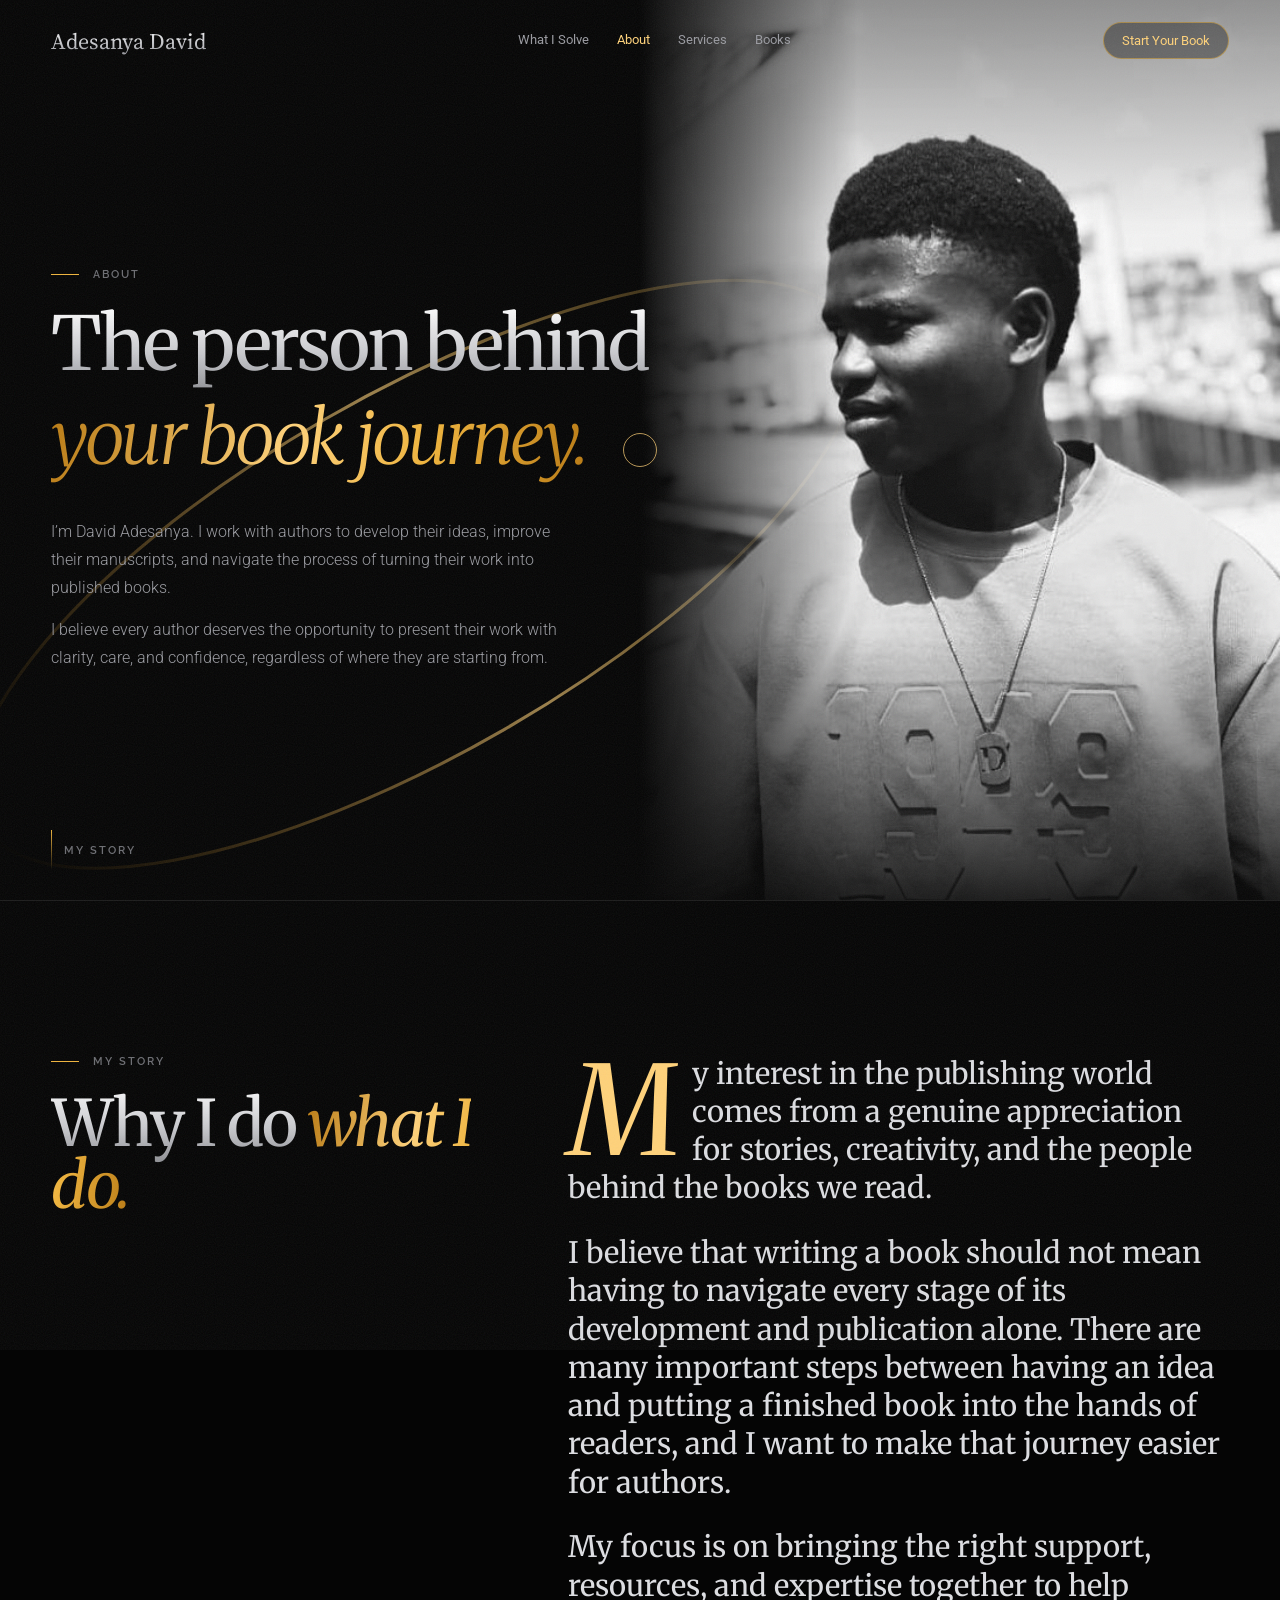
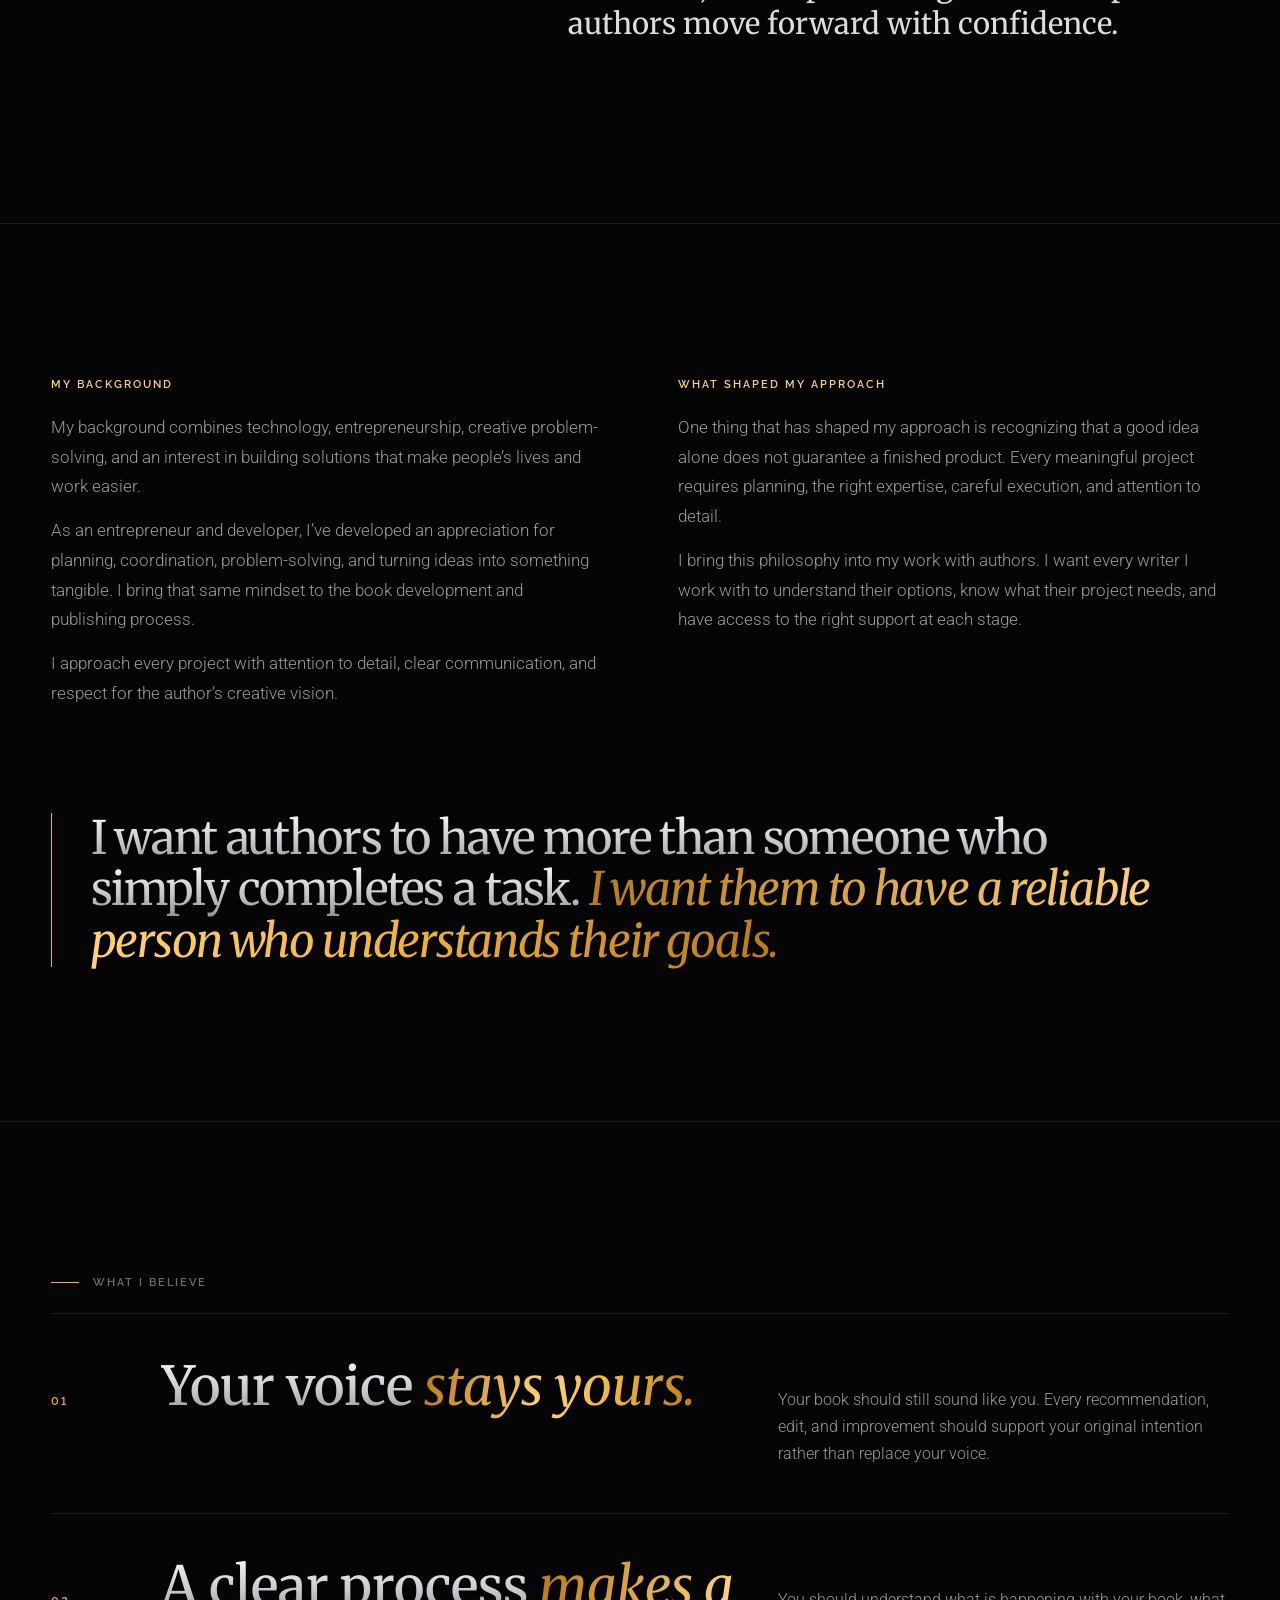
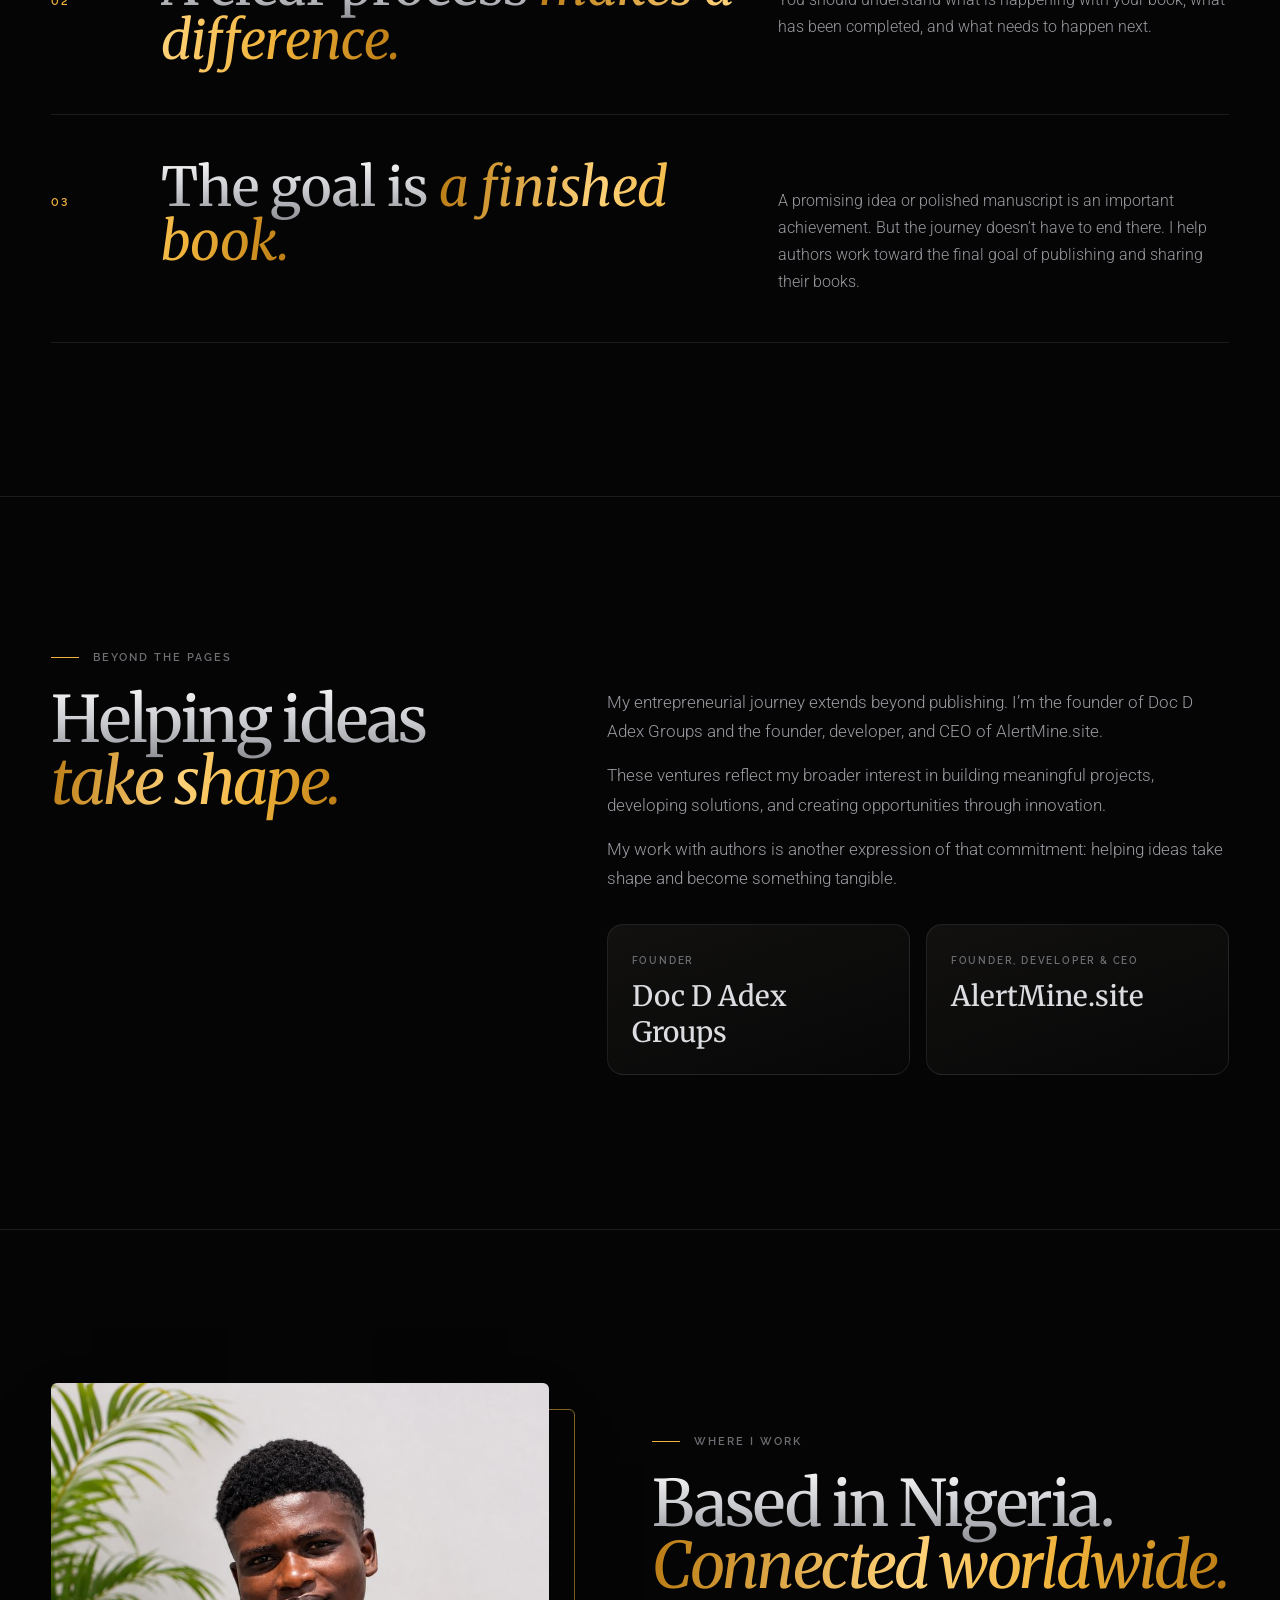
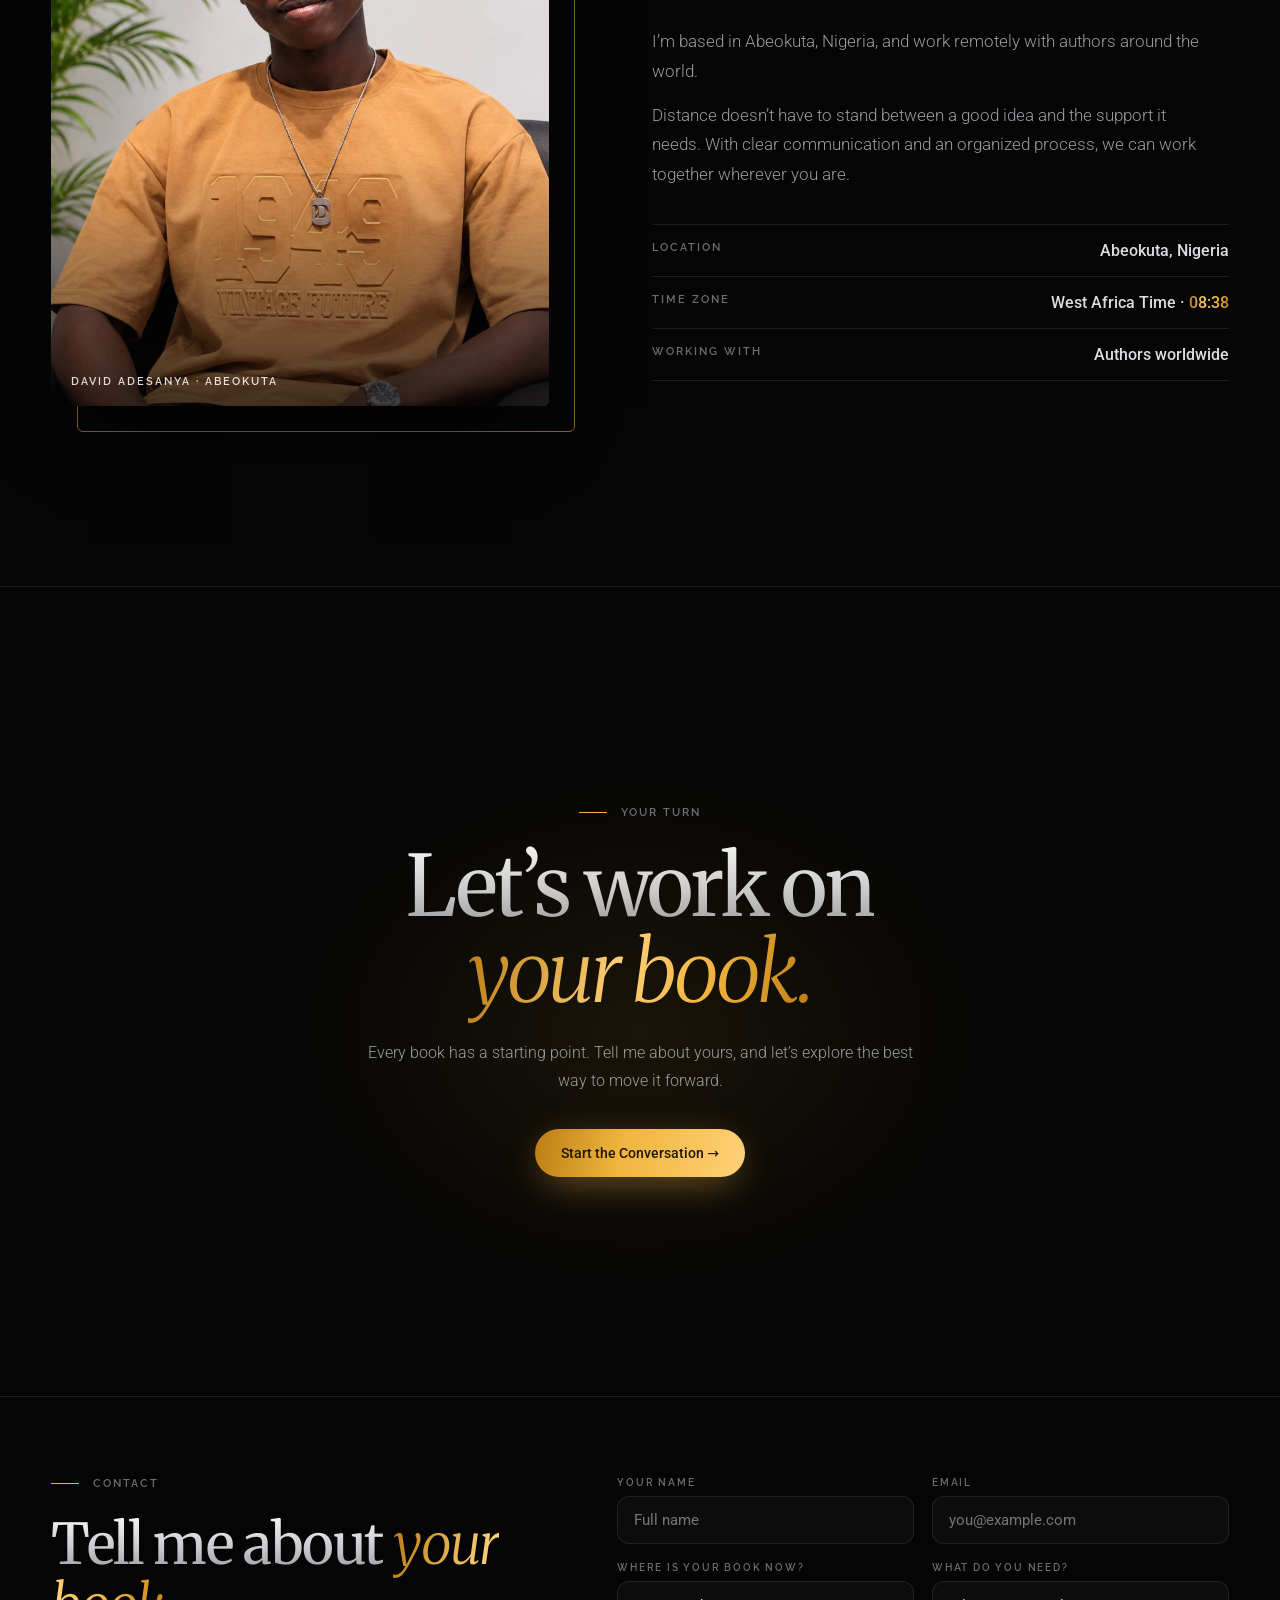
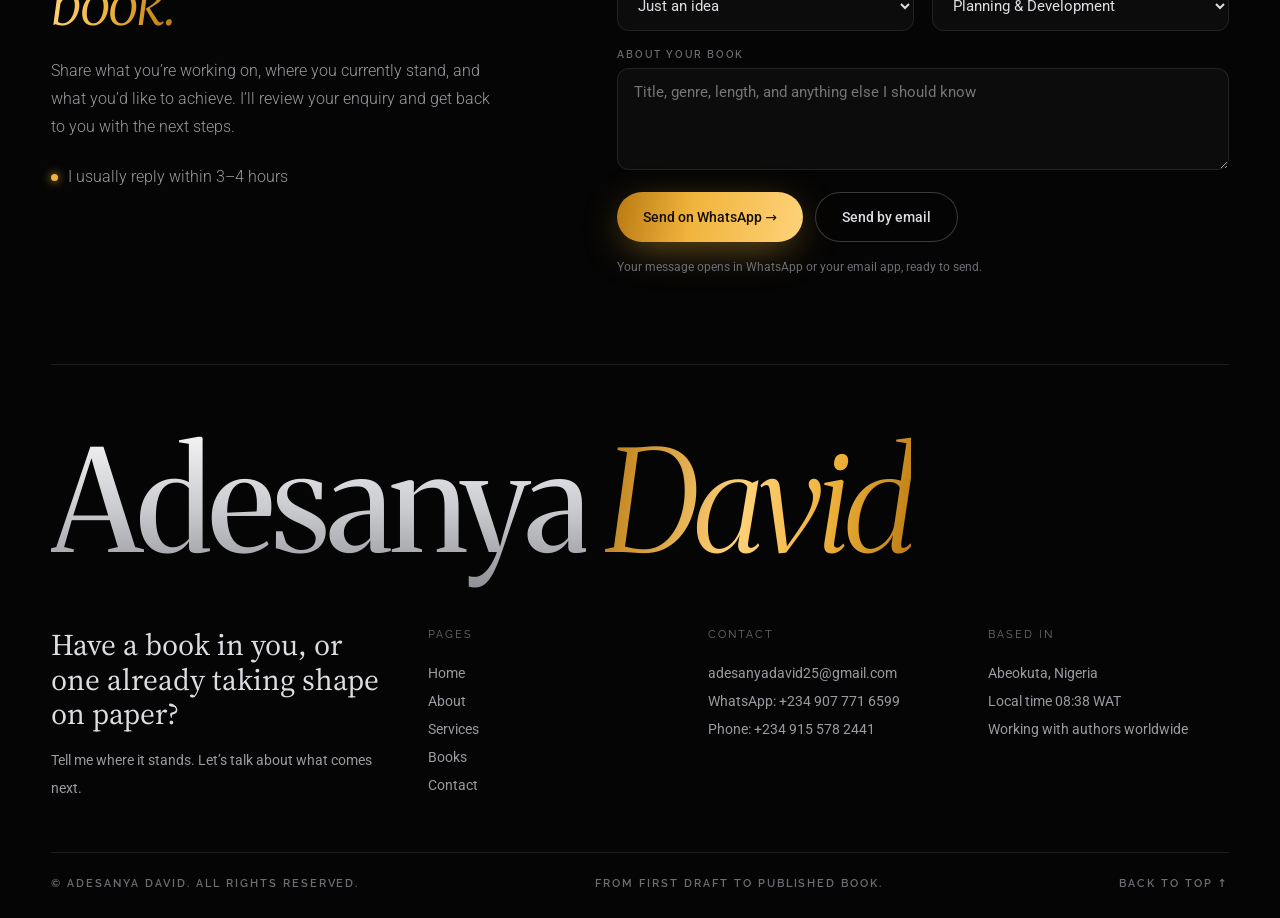
==== about.html @ 2723fbc6 "Add files via upload" ====
<!DOCTYPE html>
<html lang="en"><head><meta charset="utf-8"><meta name="viewport" content="width=device-width, initial-scale=1">
<title>About · Adesanya David</title>
<link rel="preconnect" href="https://fonts.googleapis.com">
<link href="https://fonts.googleapis.com/css2?family=Merriweather:ital,wght@0,300;0,400;0,700;1,300;1,400&family=Source+Serif+4:ital,opsz,wght@0,8..60,400;0,8..60,500;0,8..60,600;1,8..60,400;1,8..60,500&family=Roboto:wght@300;400;500&family=Raleway:wght@500;600&display=swap" rel="stylesheet">
<link rel="stylesheet" href="css/site.css"><style>
.phero .photo{filter:grayscale(1)}
.ph2{font-family:var(--serif);font-weight:500;font-size:clamp(40px,5vw,80px);line-height:.98}
.ph2 em{font-weight:400}
.st-grid{display:grid;grid-template-columns:1fr 1.5fr;gap:clamp(30px,6vw,100px)}
.st-text p{font-family:var(--serif);font-size:clamp(24px,2.3vw,36px);line-height:1.3;color:var(--silver)}
.st-text p{margin-bottom:.9em}
.two{display:grid;grid-template-columns:1fr 1fr;gap:clamp(30px,6vw,100px)}
.two .kk{display:block;color:var(--gold2);margin-bottom:22px}
.two p{color:var(--dim);font-size:17px;line-height:1.75;font-weight:300;margin-bottom:14px}
.pull{margin-top:90px;font-family:var(--serif);font-size:clamp(30px,3.6vw,56px);line-height:1.12;max-width:1100px;border-left:1px solid var(--gold);padding-left:clamp(20px,3vw,44px)}
.pull em{font-weight:400}
.by-grid{display:grid;grid-template-columns:1fr 1.3fr;gap:clamp(30px,6vw,100px)}
.by-p{color:var(--dim);font-size:17px;line-height:1.75;font-weight:300;margin-bottom:14px;max-width:620px}
.ventures{display:grid;grid-template-columns:1fr 1fr;gap:16px;margin-top:30px}
.ventures div{border:1px solid var(--line);border-radius:16px;padding:24px;background:linear-gradient(160deg,#121110,#070707)}
.ventures .mono{color:var(--mute);font-size:10px}
.ventures b{display:block;font-family:var(--serif);font-weight:500;font-size:28px;margin-top:10px}
@media (max-width:900px){.two,.by-grid,.ventures{grid-template-columns:1fr}}
.story-ph{border:1px dashed rgba(240,180,60,.4);border-radius:14px;padding:26px;margin-bottom:40px}
.story-ph p{font-family:var(--sans);font-size:15px;line-height:1.7;color:var(--dim);margin-top:14px}
.story-ph .draft{margin-left:0}
.dropcap::first-letter{float:left;font-size:4.2em;line-height:.8;padding:.06em .1em 0 0;color:var(--gold2);font-style:italic}
.val{display:grid;grid-template-columns:80px 1.3fr 1fr;align-items:baseline;gap:30px;padding:46px 0;border-top:1px solid var(--line);transition:padding .5s}
.val:last-child{border-bottom:1px solid var(--line)}
.val:hover{padding-left:24px}
.val .mono{color:var(--gold)}
.val h3{font-family:var(--serif);font-weight:500;font-size:clamp(32px,4.2vw,66px);line-height:1}
.val h3 em{font-weight:400}
.val p{color:var(--dim);line-height:1.7;font-weight:300}
.where-grid{display:grid;grid-template-columns:1fr 1.1fr;gap:clamp(30px,6vw,100px);align-items:center}
.where-ph{position:relative;aspect-ratio:4/5;margin:0 26px 26px 0}
.wp-frame{position:absolute;inset:26px -26px -26px 26px;border:1px solid rgba(240,180,60,.55);border-radius:6px;transition:transform .8s cubic-bezier(.2,.8,.2,1)}
.wp-img{position:absolute;inset:0;overflow:hidden;border-radius:6px;box-shadow:0 40px 90px -40px rgba(0,0,0,.9)}
.wp-img img{width:100%;height:100%;object-fit:cover;object-position:50% 22%;transform:scale(1.04);transition:transform 1.4s cubic-bezier(.2,.8,.2,1)}
.wp-img::after{content:"";position:absolute;inset:0;background:linear-gradient(180deg,transparent 60%,rgba(5,5,5,.75))}
.where-ph:hover .wp-img img{transform:scale(1)}
.where-ph:hover .wp-frame{transform:translate(-10px,-10px)}
.wp-tag{position:absolute;left:20px;bottom:18px;z-index:2;color:rgba(255,255,255,.85)}
.where-p{color:var(--dim);font-size:17px;line-height:1.75;font-weight:300;max-width:560px;margin-bottom:14px}
.facts{margin-top:34px;border-top:1px solid var(--line)}
.facts div{display:flex;justify-content:space-between;gap:20px;padding:16px 0;border-bottom:1px solid var(--line)}
.facts .mono{color:var(--mute)}.facts b{font-weight:500}
.end-p{color:var(--dim);max-width:560px;line-height:1.75;font-weight:300;margin:-10px auto 34px}
@media (max-width:900px){.st-grid,.where-grid{grid-template-columns:1fr}.val{grid-template-columns:1fr;gap:10px}}
</style>
</head><body id="top">
<header class="nav">
  <a class="brand silver" href="index.html" data-label="Home">Adesanya David</a>
  <nav class="nl"><a href="index.html#handover" class=""><span data-t="What I Solve">What I Solve</span></a><a href="about.html" class="here"><span data-t="About">About</span></a><a href="services.html" class=""><span data-t="Services">Services</span></a><a href="books.html" class=""><span data-t="Books">Books</span></a></nav>
  <a class="ncta" href="#start">Start Your Book</a>
  <button class="burger" type="button">Menu</button>
</header>
<div class="mmenu"><a href="index.html">Home<span>00</span></a><a href="index.html#handover">What I Solve<span>01</span></a><a href="about.html">About<span>02</span></a><a href="services.html">Services<span>03</span></a><a href="books.html">Books<span>04</span></a><a href="#contact">Contact<span>05</span></a></div>
<main>

<section class="phero">
  <div class="orbit"><svg viewBox="0 0 400 300" aria-hidden="true"><ellipse cx="200" cy="150" rx="195" ry="70" fill="none" stroke="url(#og)" stroke-width="1.2" transform="rotate(-16 200 150)"/><defs><linearGradient id="og" x1="0" x2="1"><stop offset="0" stop-color="#b97a12" stop-opacity="0"/><stop offset=".55" stop-color="#ffd27a"/><stop offset="1" stop-color="#f0b43c" stop-opacity=".1"/></linearGradient></defs></svg></div>
  <div class="photo"><img src="img/david-bw.jpg" alt="David Adesanya"></div>
  <div class="copy">
    <p class="eyebrow mono rv">About</p>
    <h1 class="split"><span class="ln"><span class="silver">The person behind</span></span><span class="ln"><span><em class="gold">your book journey.</em></span></span></h1>
    <p class="lead rv">I’m David Adesanya. I work with authors to develop their ideas, improve their manuscripts, and navigate the process of turning their work into published books.</p>
    <p class="lead rv" style="margin-top:14px">I believe every author deserves the opportunity to present their work with clarity, care, and confidence, regardless of where they are starting from.</p>
  </div>
  <span class="scrollcue mono"><i></i>My story</span>
</section>

<section class="blk story">
  <div class="st-grid">
    <div class="st-side"><p class="eyebrow mono rv">My story</p><h2 class="ph2 rv"><span class="silver">Why I do</span> <em class="gold">what I do.</em></h2></div>
    <div class="st-text">
      <p class="dropcap rv">My interest in the publishing world comes from a genuine appreciation for stories, creativity, and the people behind the books we read.</p>
      <p class="rv">I believe that writing a book should not mean having to navigate every stage of its development and publication alone. There are many important steps between having an idea and putting a finished book into the hands of readers, and I want to make that journey easier for authors.</p>
      <p class="rv">My focus is on bringing the right support, resources, and expertise together to help authors move forward with confidence.</p>
    </div>
  </div>
</section>

<section class="blk bg2">
  <div class="two">
    <div class="rv"><span class="mono kk">My background</span><p>My background combines technology, entrepreneurship, creative problem-solving, and an interest in building solutions that make people’s lives and work easier.</p><p>As an entrepreneur and developer, I’ve developed an appreciation for planning, coordination, problem-solving, and turning ideas into something tangible. I bring that same mindset to the book development and publishing process.</p><p>I approach every project with attention to detail, clear communication, and respect for the author’s creative vision.</p></div>
    <div class="rv"><span class="mono kk">What shaped my approach</span><p>One thing that has shaped my approach is recognizing that a good idea alone does not guarantee a finished product. Every meaningful project requires planning, the right expertise, careful execution, and attention to detail.</p><p>I bring this philosophy into my work with authors. I want every writer I work with to understand their options, know what their project needs, and have access to the right support at each stage.</p></div>
  </div>
  <blockquote class="pull rv"><span class="silver">I want authors to have more than someone who simply completes a task.</span> <em class="gold">I want them to have a reliable person who understands their goals.</em></blockquote>
</section>

<section class="blk vals">
  <p class="eyebrow mono rv">What I believe</p>
  <div class="val rv"><span class="mono">01</span><h3><span class="silver">Your voice</span> <em class="gold">stays yours.</em></h3><p>Your book should still sound like you. Every recommendation, edit, and improvement should support your original intention rather than replace your voice.</p></div>
  <div class="val rv"><span class="mono">02</span><h3><span class="silver">A clear process</span> <em class="gold">makes a difference.</em></h3><p>You should understand what is happening with your book, what has been completed, and what needs to happen next.</p></div>
  <div class="val rv"><span class="mono">03</span><h3><span class="silver">The goal is</span> <em class="gold">a finished book.</em></h3><p>A promising idea or polished manuscript is an important achievement. But the journey doesn’t have to end there. I help authors work toward the final goal of publishing and sharing their books.</p></div>
</section>

<section class="blk beyond">
  <p class="eyebrow mono rv">Beyond the pages</p>
  <div class="by-grid">
    <h2 class="ph2 rv"><span class="silver">Helping ideas</span> <em class="gold">take shape.</em></h2>
    <div>
      <p class="by-p rv">My entrepreneurial journey extends beyond publishing. I’m the founder of Doc D Adex Groups and the founder, developer, and CEO of AlertMine.site.</p>
      <p class="by-p rv">These ventures reflect my broader interest in building meaningful projects, developing solutions, and creating opportunities through innovation.</p>
      <p class="by-p rv">My work with authors is another expression of that commitment: helping ideas take shape and become something tangible.</p>
      <div class="ventures rv"><div><span class="mono">Founder</span><b>Doc D Adex Groups</b></div><div><span class="mono">Founder, Developer &amp; CEO</span><b>AlertMine.site</b></div></div>
    </div>
  </div>
</section>

<section class="blk where">
  <div class="where-grid">
    <div class="where-ph rv"><div class="wp-frame"></div><div class="wp-img"><img src="img/david-portrait.jpg" alt="David Adesanya"></div><span class="wp-tag mono">David Adesanya · Abeokuta</span></div>
    <div>
      <p class="eyebrow mono rv">Where I work</p>
      <h2 class="ph2 rv" style="margin-bottom:30px"><span class="silver">Based in Nigeria.</span> <em class="gold">Connected worldwide.</em></h2>
      <p class="where-p rv">I’m based in Abeokuta, Nigeria, and work remotely with authors around the world.</p>
      <p class="where-p rv">Distance doesn’t have to stand between a good idea and the support it needs. With clear communication and an organized process, we can work together wherever you are.</p>
      <div class="facts rv">
        <div><span class="mono">Location</span><b>Abeokuta, Nigeria</b></div>
        <div><span class="mono">Time zone</span><b>West Africa Time · <span class="gold" data-clock>--:--</span></b></div>
        <div><span class="mono">Working with</span><b>Authors worldwide</b></div>
      </div>
    </div>
  </div>
</section>
<section class="end" id="start">
  <p class="eyebrow mono rv">Your Turn</p>
  <h3 class="rv"><span class="silver">Let’s work on</span><br><em class="gold">your book.</em></h3>
  <p class="end-p rv">Every book has a starting point. Tell me about yours, and let’s explore the best way to move it forward.</p>
  <a class="btn rv" href="#contact">Start the Conversation →</a>
</section>
</main>
<footer class="foot" id="contact">
  <div class="cform-wrap">
    <div class="cform-l">
      <p class="eyebrow mono rv">Contact</p>
      <h3 class="cform-h rv"><span class="silver">Tell me about</span> <em class="gold">your book.</em></h3>
      <p class="rv">Share what you’re working on, where you currently stand, and what you’d like to achieve. I’ll review your enquiry and get back to you with the next steps.</p>
      <p class="reply rv"><span class="dot-live"></span>I usually reply within 3–4 hours</p>
    </div>
    <form class="cform rv" id="cform" onsubmit="return false">
      <label><span class="mono">Your name</span><input name="name" required placeholder="Full name"></label>
      <label><span class="mono">Email</span><input name="email" type="email" placeholder="you@example.com"></label>
      <label><span class="mono">Where is your book now?</span><select name="stage"><option>Just an idea</option><option>Notes or an outline</option><option>Unfinished manuscript</option><option>Finished draft</option><option>Ready to publish</option></select></label>
      <label><span class="mono">What do you need?</span><select name="need"><option>Planning & Development</option><option>Editing & Review</option><option>Cover Design & Illustration</option><option>Formatting & Production</option><option>Publishing & Distribution</option><option>Branding, Marketing & Launch</option><option>Not sure yet</option></select></label>
      <label class="full"><span class="mono">About your book</span><textarea name="msg" rows="4" placeholder="Title, genre, length, and anything else I should know"></textarea></label>
      <div class="full cform-send"><a class="btn" id="sendWa" href="https://wa.me/2349077716599" target="_blank" rel="noopener">Send on WhatsApp →</a><a class="btn btn-o" id="sendEm" href="mailto:adesanyadavid25@gmail.com" target="_blank" rel="noopener">Send by email</a></div>
      <p class="full cform-note">Your message opens in WhatsApp or your email app, ready to send.</p>
    </form>
  </div>
  <div class="foot-word rv"><span class="silver">Adesanya</span> <em class="gold">David</em></div>
  <div class="foot-grid">
    <div><p class="big">Have a book in you, or one already taking shape on paper?</p><p style="margin-top:14px">Tell me where it stands. Let’s talk about what comes next.</p></div>
    <div><h6>Pages</h6><a href="index.html">Home</a><a href="about.html">About</a><a href="services.html">Services</a><a href="books.html">Books</a><a href="#contact">Contact</a></div>
    <div><h6>Contact</h6><a href="mailto:adesanyadavid25@gmail.com" target="_blank" rel="noopener">adesanyadavid25@gmail.com</a><a href="https://wa.me/2349077716599" target="_blank" rel="noopener">WhatsApp: +234 907 771 6599</a><a href="tel:+2349155782441">Phone: +234 915 578 2441</a></div>
    <div><h6>Based in</h6><p>Abeokuta, Nigeria</p><p>Local time <span data-clock>--:--</span> WAT</p><p>Working with authors worldwide</p></div>
  </div>
  <div class="foot-bot mono"><span>© Adesanya David. All rights reserved.</span><span>From First Draft to Published Book.</span><a href="#top">Back to top ↑</a></div>
</footer>
<script src="js/site.js"></script>
</body></html>
---- css/site.css ----
/* ===== Adesanya David — shared styles ===== */
:root{--ink:#050505;--ink2:#0b0a09;--line:rgba(255,255,255,.09);--silver:#dcdde1;--dim:#9a9ba1;--mute:#6d6e73;--gold:#f0b43c;--gold2:#ffd27a;--goldd:#b97a12;
--serif:"Cormorant Garamond",Georgia,serif;--sans:"Manrope",system-ui,sans-serif;--mono:"JetBrains Mono",ui-monospace,monospace;--pad:clamp(18px,4vw,64px)}
*{box-sizing:border-box;margin:0;padding:0}
html,body{background:var(--ink);color:var(--silver);font-family:var(--sans);-webkit-font-smoothing:antialiased}
body{overflow-x:hidden}
a{color:inherit;text-decoration:none}
img{display:block}
.mono{font-family:var(--mono);font-size:11px;letter-spacing:.14em;text-transform:uppercase}
.gold{background:linear-gradient(100deg,var(--goldd),var(--gold2) 45%,var(--gold) 70%,var(--goldd));-webkit-background-clip:text;background-clip:text;color:transparent}
.silver{background:linear-gradient(180deg,#fff,#c9cace 55%,#8e8f94);-webkit-background-clip:text;background-clip:text;color:transparent}
.serif{font-family:var(--serif)}
em{font-style:italic}

.grain{position:fixed;inset:-50%;z-index:90;pointer-events:none;opacity:.07;background-image:url("data:image/svg+xml,%3Csvg xmlns='http://www.w3.org/2000/svg' width='160' height='160'%3E%3Cfilter id='n'%3E%3CfeTurbulence type='fractalNoise' baseFrequency='.9' numOctaves='2' stitchTiles='stitch'/%3E%3C/filter%3E%3Crect width='100%25' height='100%25' filter='url(%23n)'/%3E%3C/svg%3E");animation:grain 1s steps(6) infinite}
@keyframes grain{0%{transform:translate(0,0)}20%{transform:translate(-3%,2%)}40%{transform:translate(2%,-3%)}60%{transform:translate(-2%,-1%)}80%{transform:translate(3%,3%)}100%{transform:translate(0,0)}}
.cur{position:fixed;left:0;top:0;z-index:100;pointer-events:none;width:34px;height:34px;margin:-17px 0 0 -17px;border:1px solid rgba(255,210,122,.7);border-radius:50%;transition:width .3s,height .3s,margin .3s,background .3s;display:grid;place-items:center}
.cur span{font-family:var(--mono);font-size:9px;letter-spacing:.15em;color:#130c02;opacity:0;transition:.2s}
.cur.big{width:74px;height:74px;margin:-37px 0 0 -37px;background:var(--gold2)}
.cur.big span{opacity:1}
@media (hover:none){.cur{display:none}}

/* page curtain: a gold line sweeps across between pages */
.curtain{position:fixed;inset:0;z-index:95;pointer-events:none;display:grid;place-items:center}
.curtain .cv{position:absolute;inset:0;background:#070707;transform-origin:top;transition:transform .8s cubic-bezier(.7,0,.2,1)}
.curtain .cl{position:absolute;left:0;right:0;top:50%;height:1px;background:linear-gradient(90deg,transparent,var(--gold2),transparent);transform:scaleX(0);transition:transform .7s cubic-bezier(.7,0,.2,1)}
.curtain .cw{position:relative;font-family:var(--serif);font-style:italic;font-size:clamp(28px,4vw,54px);opacity:0;transition:opacity .4s}
.curtain.hide .cv{transform:scaleY(0)}
.curtain.hide .cw{opacity:0}
.curtain.go .cv{transform:scaleY(1);transform-origin:bottom}
.curtain.go .cl{transform:scaleX(1)}
.curtain.go .cw{opacity:1}

/* nav */
.nav{position:fixed;inset:0 0 auto;z-index:60;display:flex;justify-content:space-between;align-items:center;padding:22px var(--pad);transition:background .5s,padding .5s}
.nav.solid{background:linear-gradient(rgba(5,5,5,.85),rgba(5,5,5,0));padding-top:16px}
.brand{font-family:var(--serif);font-size:22px;transition:opacity .6s}
.nl{display:flex;gap:28px;font-size:13px;color:var(--dim)}
.nl a{position:relative;overflow:hidden;display:inline-block;height:1.3em}
.nl a span{display:block;transition:transform .45s cubic-bezier(.7,0,.2,1)}
.nl a span::after{content:attr(data-t);display:block;color:var(--gold2)}
.nl a:hover span{transform:translateY(-50%)}
.nl a.here{color:var(--gold2)}
.ncta{font-size:13px;padding:10px 18px;border-radius:999px;border:1px solid rgba(240,180,60,.5);color:var(--gold2);transition:.3s,opacity .6s;background:rgba(5,5,5,.4);backdrop-filter:blur(6px)}
.ncta:hover{background:var(--gold);color:#130c02}
body.diving .brand,body.diving .ncta{opacity:0;pointer-events:none}
.burger{display:none;background:none;border:1px solid var(--line);color:var(--silver);border-radius:999px;padding:9px 16px;font:500 12px var(--sans)}
.mmenu{position:fixed;inset:0;z-index:58;background:rgba(5,5,5,.97);display:flex;flex-direction:column;justify-content:center;padding:0 var(--pad);gap:6px;opacity:0;pointer-events:none;transition:opacity .4s}
.mmenu.open{opacity:1;pointer-events:auto}
.mmenu a{font-family:var(--serif);font-size:44px;display:flex;justify-content:space-between;align-items:baseline;border-bottom:1px solid var(--line);padding:10px 0}
.mmenu a span{font-family:var(--mono);font-size:11px;color:var(--gold)}

.btn{display:inline-flex;align-items:center;gap:10px;padding:16px 26px;border-radius:999px;font-size:14px;font-weight:500;background:linear-gradient(100deg,var(--goldd),var(--gold) 40%,var(--gold2));color:#140d02;box-shadow:0 10px 40px -10px rgba(240,180,60,.6);transition:.35s;border:0;cursor:pointer;font-family:var(--sans)}
.btn:hover{transform:translateY(-2px)}
.btn-o{background:rgba(5,5,5,.35);border:1px solid rgba(255,255,255,.22);color:var(--silver);box-shadow:none;backdrop-filter:blur(6px)}
.link{display:inline-flex;align-items:center;gap:12px;font-size:14px;color:var(--gold2);position:relative;padding-bottom:6px}
.link::after{content:"";position:absolute;left:0;right:0;bottom:0;height:1px;background:currentColor;transform-origin:left;transition:transform .5s cubic-bezier(.7,0,.2,1)}
.link:hover::after{transform:scaleX(.3)}
.eyebrow{color:var(--mute);margin-bottom:24px;display:flex;gap:14px;align-items:center}
.eyebrow::before{content:"";width:28px;height:1px;background:var(--gold)}
.rv{opacity:0;transform:translateY(40px);transition:opacity 1s,transform 1s cubic-bezier(.2,.7,.2,1)}
.rv.in{opacity:1;transform:none}
.split .ln{display:block;overflow:hidden;padding-bottom:.28em;margin-bottom:-.2em}
.split .ln>span{display:inline-block;padding-bottom:.14em;transform:translateY(110%);transition:transform 1.1s cubic-bezier(.2,.8,.2,1)}
.split.in .ln>span{transform:none}
.split .ln:nth-child(2)>span{transition-delay:.08s}.split .ln:nth-child(3)>span{transition-delay:.16s}.split .ln:nth-child(4)>span{transition-delay:.24s}

/* the closing call to action (shared) */
.end{position:relative;text-align:center;min-height:90vh;display:flex;flex-direction:column;justify-content:center;align-items:center;padding:120px var(--pad);border-top:1px solid var(--line);overflow:hidden}
.end::before{content:"";position:absolute;inset:0;background:radial-gradient(40vw 30vw at 50% 55%,rgba(240,180,60,.09),transparent 70%);pointer-events:none}
.end h3{font-family:var(--serif);font-weight:500;font-size:clamp(46px,8vw,128px);line-height:.95;margin-bottom:34px}
.end .eyebrow{justify-content:center}

/* footer */
.foot{position:relative;padding:80px var(--pad) 28px;border-top:1px solid var(--line);overflow:hidden}
.foot-word{font-family:var(--serif);font-weight:500;font-size:clamp(56px,13.5vw,230px);line-height:.85;letter-spacing:-.02em;white-space:nowrap;margin-bottom:60px}
.foot-word em{font-weight:400}
.foot-grid{display:grid;grid-template-columns:1.4fr 1fr 1fr 1fr;gap:40px;padding-bottom:50px;border-bottom:1px solid var(--line)}
.foot-grid h6{font-family:var(--mono);font-size:11px;letter-spacing:.18em;text-transform:uppercase;color:var(--mute);font-weight:400;margin-bottom:18px}
.foot-grid a,.foot-grid p{display:block;color:var(--dim);font-size:14px;line-height:2;transition:color .3s}
.foot-grid a:hover{color:var(--gold2)}
.foot-grid .big{font-family:var(--serif);font-size:30px;line-height:1.15;color:var(--silver)}
.foot-bot{display:flex;justify-content:space-between;flex-wrap:wrap;gap:12px;padding-top:24px;color:var(--mute)}
.ph-note{color:var(--mute);font-size:12px}

/* 3D book (used on Home and Books) */
.bk{position:relative;width:190px;height:280px;perspective:1400px;flex:0 0 auto;cursor:pointer}
.bk-in{position:absolute;inset:0;transform-style:preserve-3d;transform:rotateY(-26deg) rotateX(4deg);transition:transform .9s cubic-bezier(.2,.8,.2,1)}
.bk-face{position:absolute;inset:0;border-radius:2px 6px 6px 2px}
.bk-pages{background:repeating-linear-gradient(90deg,#efe7d6 0 2px,#d9cfba 2px 3px);transform:translateZ(-1px) translateX(4px) scale(.98,.97);box-shadow:inset -6px 0 12px rgba(0,0,0,.18)}
.bk-page{background:#f3ecdc;transform:translateZ(.5px);padding:30px 22px;display:flex;flex-direction:column;gap:9px}
.bk-page i{display:block;height:3px;background:#c7bda8;border-radius:2px}
.bk-cover{transform-origin:left center;transform:translateZ(16px);transition:transform 1s cubic-bezier(.2,.8,.2,1);transform-style:preserve-3d;padding:26px 20px;display:flex;flex-direction:column;justify-content:space-between;box-shadow:0 30px 60px -20px rgba(0,0,0,.8);border:1px solid rgba(240,180,60,.25);overflow:hidden}
.bk-cover::before{content:"";position:absolute;left:10px;top:0;bottom:0;width:2px;background:rgba(255,255,255,.08)}
.bk-cover::after{content:"";position:absolute;inset:0;background:linear-gradient(105deg,rgba(255,255,255,.1),transparent 30%,transparent 70%,rgba(0,0,0,.25))}
.bk-cover b{font-family:var(--serif);font-weight:500;font-size:28px;line-height:1;color:#fff;position:relative;z-index:1}
.bk-cover span{font-family:var(--mono);font-size:9px;letter-spacing:.2em;color:rgba(255,255,255,.65);position:relative;z-index:1}
.bk-spine{width:32px;left:-16px;transform:rotateY(-90deg) translateZ(0);transform-origin:center;filter:brightness(.6)}
.bk-shadow{position:absolute;left:8%;right:-6%;bottom:-18px;height:24px;background:radial-gradient(closest-side,rgba(0,0,0,.8),transparent);filter:blur(4px);transition:.9s}
.bk:hover .bk-in,.bk.open .bk-in{transform:rotateY(-6deg) rotateX(2deg) translateZ(60px) translateY(-16px)}
.bk:hover .bk-cover,.bk.open .bk-cover{transform:translateZ(16px) rotateY(-38deg)}
.bk:hover .bk-shadow{transform:scale(.8);opacity:.6}
.bk-tag{position:absolute;top:-12px;right:-10px;z-index:3;font-family:var(--mono);font-size:9px;letter-spacing:.16em;background:var(--ink);border:1px solid rgba(240,180,60,.4);color:var(--gold2);padding:4px 8px;border-radius:99px;transform:translateZ(80px)}
.bk.next .bk-cover{background:transparent!important;border:1px dashed rgba(240,180,60,.6);box-shadow:none;justify-content:center;align-items:center;text-align:center}
.bk.next .bk-cover b{font-style:italic}
.bk.next .bk-spine,.bk.next .bk-pages,.bk.next .bk-page{display:none}

/* inner page hero (split, photo on the right) */
.phero{position:relative;min-height:100vh;display:flex;align-items:center;padding:120px var(--pad) 80px;overflow:hidden}
.phero .photo{position:absolute;top:0;right:0;bottom:0;width:50%}
.phero .photo img{width:100%;height:100%;object-fit:cover;object-position:50% 20%;-webkit-mask-image:linear-gradient(90deg,transparent 0,#000 34%);mask-image:linear-gradient(90deg,transparent 0,#000 34%);transform:scale(1.1);transition:transform 2.2s cubic-bezier(.2,.7,.2,1)}
.phero.in .photo img{transform:scale(1)}
.phero .photo::after{content:"";position:absolute;inset:0;background:linear-gradient(180deg,rgba(5,5,5,.4),transparent 25%,transparent 70%,rgba(5,5,5,.9))}
.phero .copy{position:relative;z-index:2;max-width:min(680px,56%)}
.phero h1{font-family:var(--serif);font-weight:500;font-size:clamp(46px,7vw,112px);line-height:.92;letter-spacing:-.015em;margin-bottom:26px}
.phero h1 em{font-weight:400}
.phero .lead{max-width:520px;color:var(--dim);font-size:16px;line-height:1.75;font-weight:300}
.phero .orbit{position:absolute;left:-10vw;top:50%;width:80vw;height:40vw;transform:translateY(-50%) rotate(-14deg);pointer-events:none;opacity:.6}
.phero .orbit ellipse{stroke-dasharray:3000;stroke-dashoffset:3000;transition:stroke-dashoffset 3s cubic-bezier(.6,0,.2,1) .3s}
.phero.in .orbit ellipse{stroke-dashoffset:0}
.scrollcue{position:absolute;left:var(--pad);bottom:30px;color:var(--mute);display:flex;align-items:center;gap:12px}
.scrollcue i{width:1px;height:40px;background:linear-gradient(var(--gold),transparent);animation:drip 2.2s infinite}
@keyframes drip{0%{transform:scaleY(0);transform-origin:top}50%{transform:scaleY(1);transform-origin:top}51%{transform-origin:bottom}100%{transform:scaleY(0);transform-origin:bottom}}

section.blk{position:relative;padding:clamp(90px,12vw,170px) var(--pad);border-top:1px solid var(--line)}
.draft{display:inline-block;margin-left:10px;color:var(--gold);border:1px dashed rgba(240,180,60,.45);padding:3px 8px;border-radius:6px;font-family:var(--mono);font-size:9px;letter-spacing:.14em;text-transform:uppercase;vertical-align:middle}

@media (max-width:900px){
  .nl,.ncta{display:none}.burger{display:inline-block}
  .foot-grid{grid-template-columns:1fr 1fr}
  .phero .photo{width:100%;opacity:.45}
  .phero .photo img{-webkit-mask-image:linear-gradient(180deg,#000 30%,transparent 95%);mask-image:linear-gradient(180deg,#000 30%,transparent 95%)}
  .phero .copy{max-width:100%;margin-top:auto}
  .phero{align-items:flex-end}
}
.foot-grid .reply{display:flex;align-items:center;gap:10px;color:var(--gold2);margin-top:6px}
.dot-live{width:7px;height:7px;border-radius:50%;background:var(--gold);box-shadow:0 0 10px var(--gold);animation:pulse 2.4s infinite;flex:0 0 auto}
@keyframes pulse{50%{opacity:.35}}
.foot-grid a{word-break:break-word}
/* contact form */
.cform-wrap{display:grid;grid-template-columns:1fr 1.25fr;gap:clamp(30px,6vw,100px);padding-bottom:90px;margin-bottom:70px;border-bottom:1px solid var(--line)}
.cform-h{font-family:var(--serif);font-weight:500;font-size:clamp(40px,5vw,80px);line-height:.98;margin-bottom:22px}
.cform-h em{font-weight:400}
.cform-l>p:not(.eyebrow){color:var(--dim);line-height:1.75;font-weight:300;max-width:440px}
.cform-l .reply{display:flex;align-items:center;gap:10px;color:var(--gold2);margin-top:22px;font-weight:400}
.cform{display:grid;grid-template-columns:1fr 1fr;gap:18px}
.cform .full{grid-column:1/-1}
.cform label{display:flex;flex-direction:column;gap:8px}
.cform label .mono{color:var(--mute);font-size:10px}
.cform input,.cform select,.cform textarea{background:rgba(255,255,255,.03);border:1px solid var(--line);border-radius:12px;padding:14px 16px;color:var(--silver);font:400 15px var(--sans);outline:none;transition:border-color .3s}
.cform select option{background:#0b0a09}
.cform input:focus,.cform select:focus,.cform textarea:focus{border-color:rgba(240,180,60,.6)}
.cform textarea{resize:vertical}
.cform-send{display:flex;gap:12px;flex-wrap:wrap;margin-top:4px}
.cform-note{color:var(--mute);font-size:12px}
@media (max-width:900px){.cform-wrap{grid-template-columns:1fr}.cform{grid-template-columns:1fr}}

/* ===== Typography · Option B (Classic Authority) =====
   Headline 1: Merriweather · Headline 2: Source Serif 4 · Body: Roboto · Accent: Raleway */
:root{--serif:"Merriweather",Georgia,serif;--serif2:"Source Serif 4",Georgia,serif;--sans:"Roboto",system-ui,sans-serif;--mono:"Raleway",system-ui,sans-serif}
body{font-family:var(--sans)}
.mono{font-family:var(--mono);font-weight:600;letter-spacing:.18em;font-variant-numeric:lining-nums;font-feature-settings:"lnum" 1}
/* Headline 1: big titles (Merriweather) */
.hl,.ch h2,.solve h1,.phero h1,.ph2,.proof-h,.hs-head h2,.shelf-head h2,.end h3,.cform-h,.foot-word,.motto,.pull,.clockbig,.ph3,.ld-mk+*{font-family:var(--serif);font-weight:400;letter-spacing:-.025em}
.hl{font-size:clamp(34px,6vw,104px)!important;line-height:1.02}
.ch h2{font-size:clamp(26px,3.6vw,54px)!important;line-height:1.18}
.solve h1{font-size:clamp(28px,min(4vw,6vh),62px)!important;line-height:1.1}
.phero h1{font-size:clamp(40px,5.8vw,92px);line-height:1.04}
.ph2,.proof-h,.hs-head h2,.shelf-head h2,.cform-h{font-size:clamp(34px,4.4vw,70px);line-height:1.08}
.end h3{font-size:clamp(40px,6.6vw,108px);line-height:1.02}
.foot-word{font-size:clamp(46px,11vw,190px);line-height:.95}
.motto,.pull{font-size:clamp(26px,3.2vw,50px);line-height:1.2}
.hl em,.ch h2 em,.solve h1 em,.phero h1 em,.ph2 em,.proof-h em,.hs-head h2 em,.shelf-head h2 em,.end h3 em,.cform-h em,.foot-word em,.motto em,.pull em,.ph3 em{font-weight:300;font-style:italic}
/* Headline 2: section, card and item titles (Source Serif 4) */
.front h4,.back h4,.svc h2,.stmts h4,.tcard h4,.val h3,.pstep h4,.fq summary,.sidx a,.meta b,.ventures b,.svc-cols p,.foot-grid .big,.slide p,.q p,.ab-lines p,.st-text p,.where-t,.svc-lead,.peek b,.bk-cover b,.portrait .tag b,.solve .tag b,.steps h6,.svc h4,.books h5,.statement,.tq,.brand,.front .n,.tcard .tq,.svc-side .n,.n{font-family:var(--serif2)}
.svc h2{font-weight:500;letter-spacing:-.01em}
.val h3,.stmts h4,.tcard h4,.front h4{font-weight:500}
.val h3 em{font-weight:400}
/* Body */
p,li,input,select,textarea,.btn,.link,.nl,.ncta,.lead,.svc-p{font-family:var(--sans)}
.lead,.svc-p,.where-p,.by-p,.two p,.hs-p,.end-p,.pains span.s{font-weight:300}
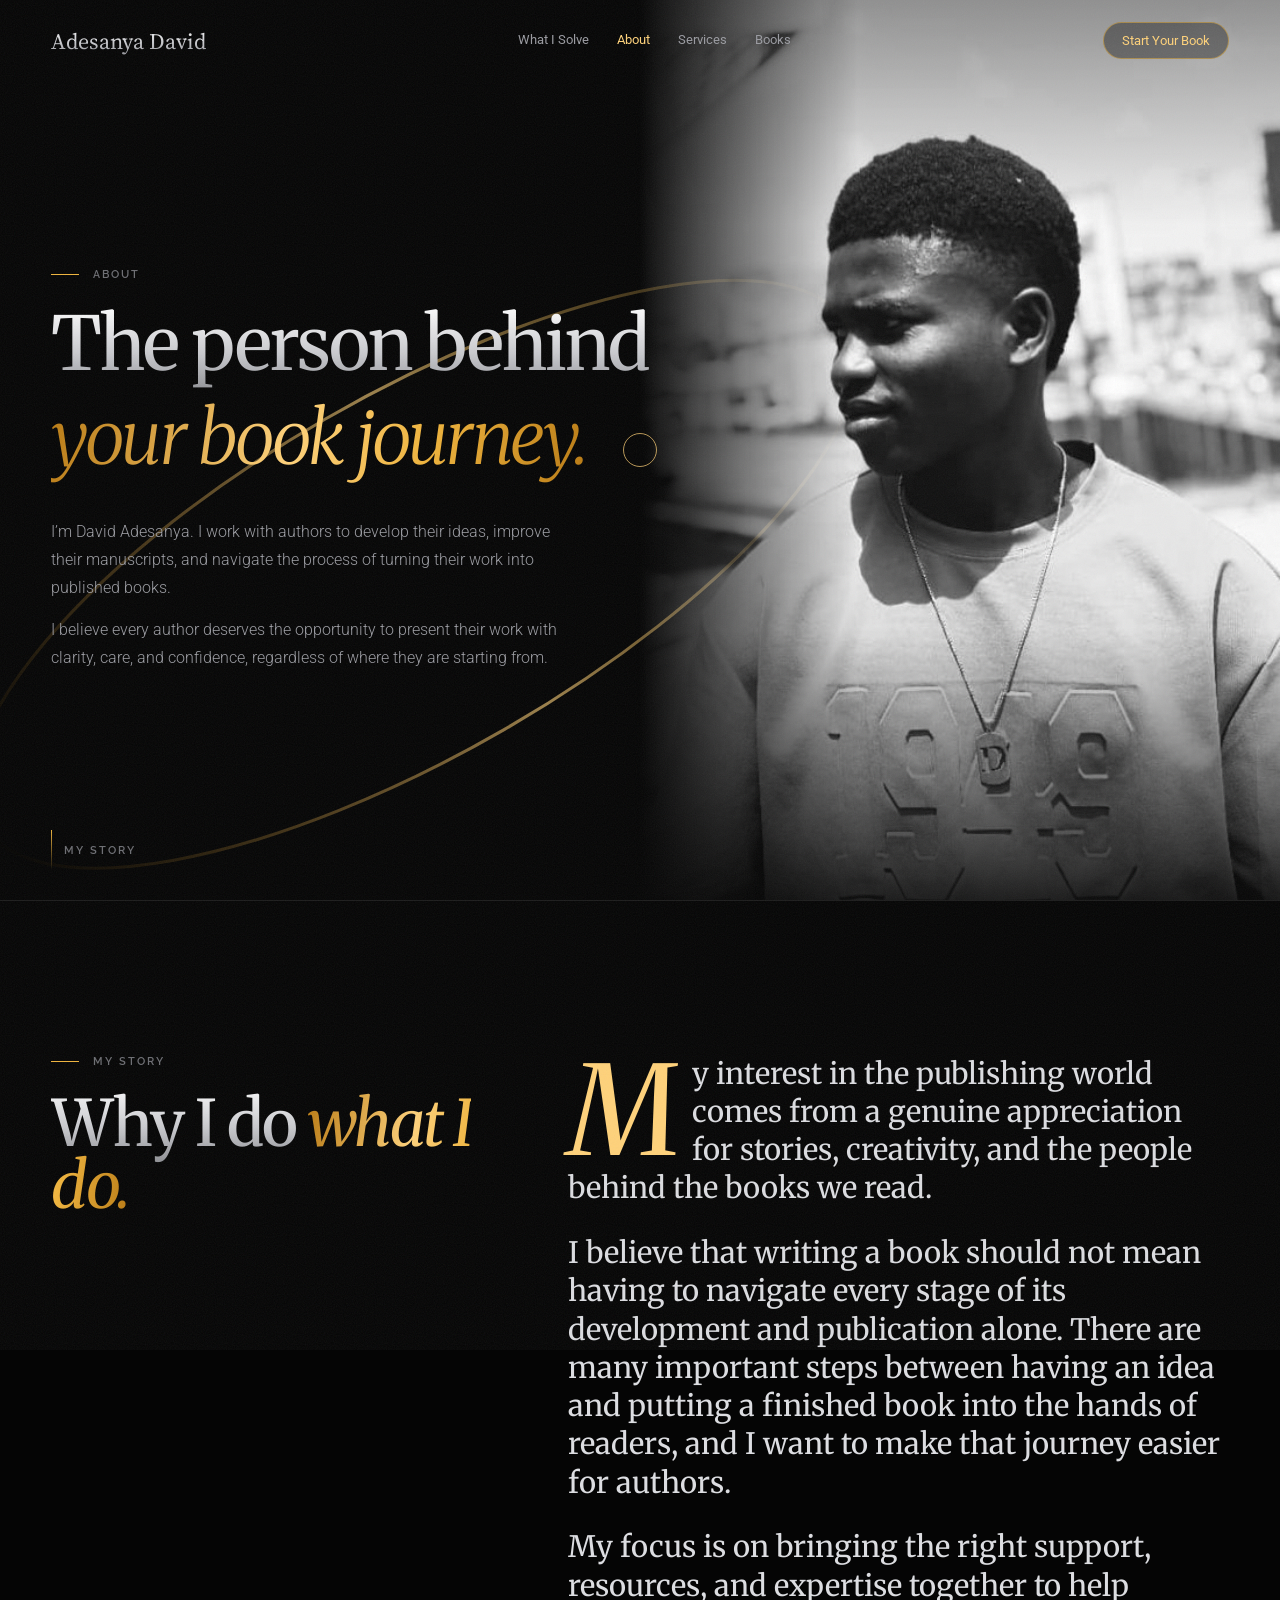
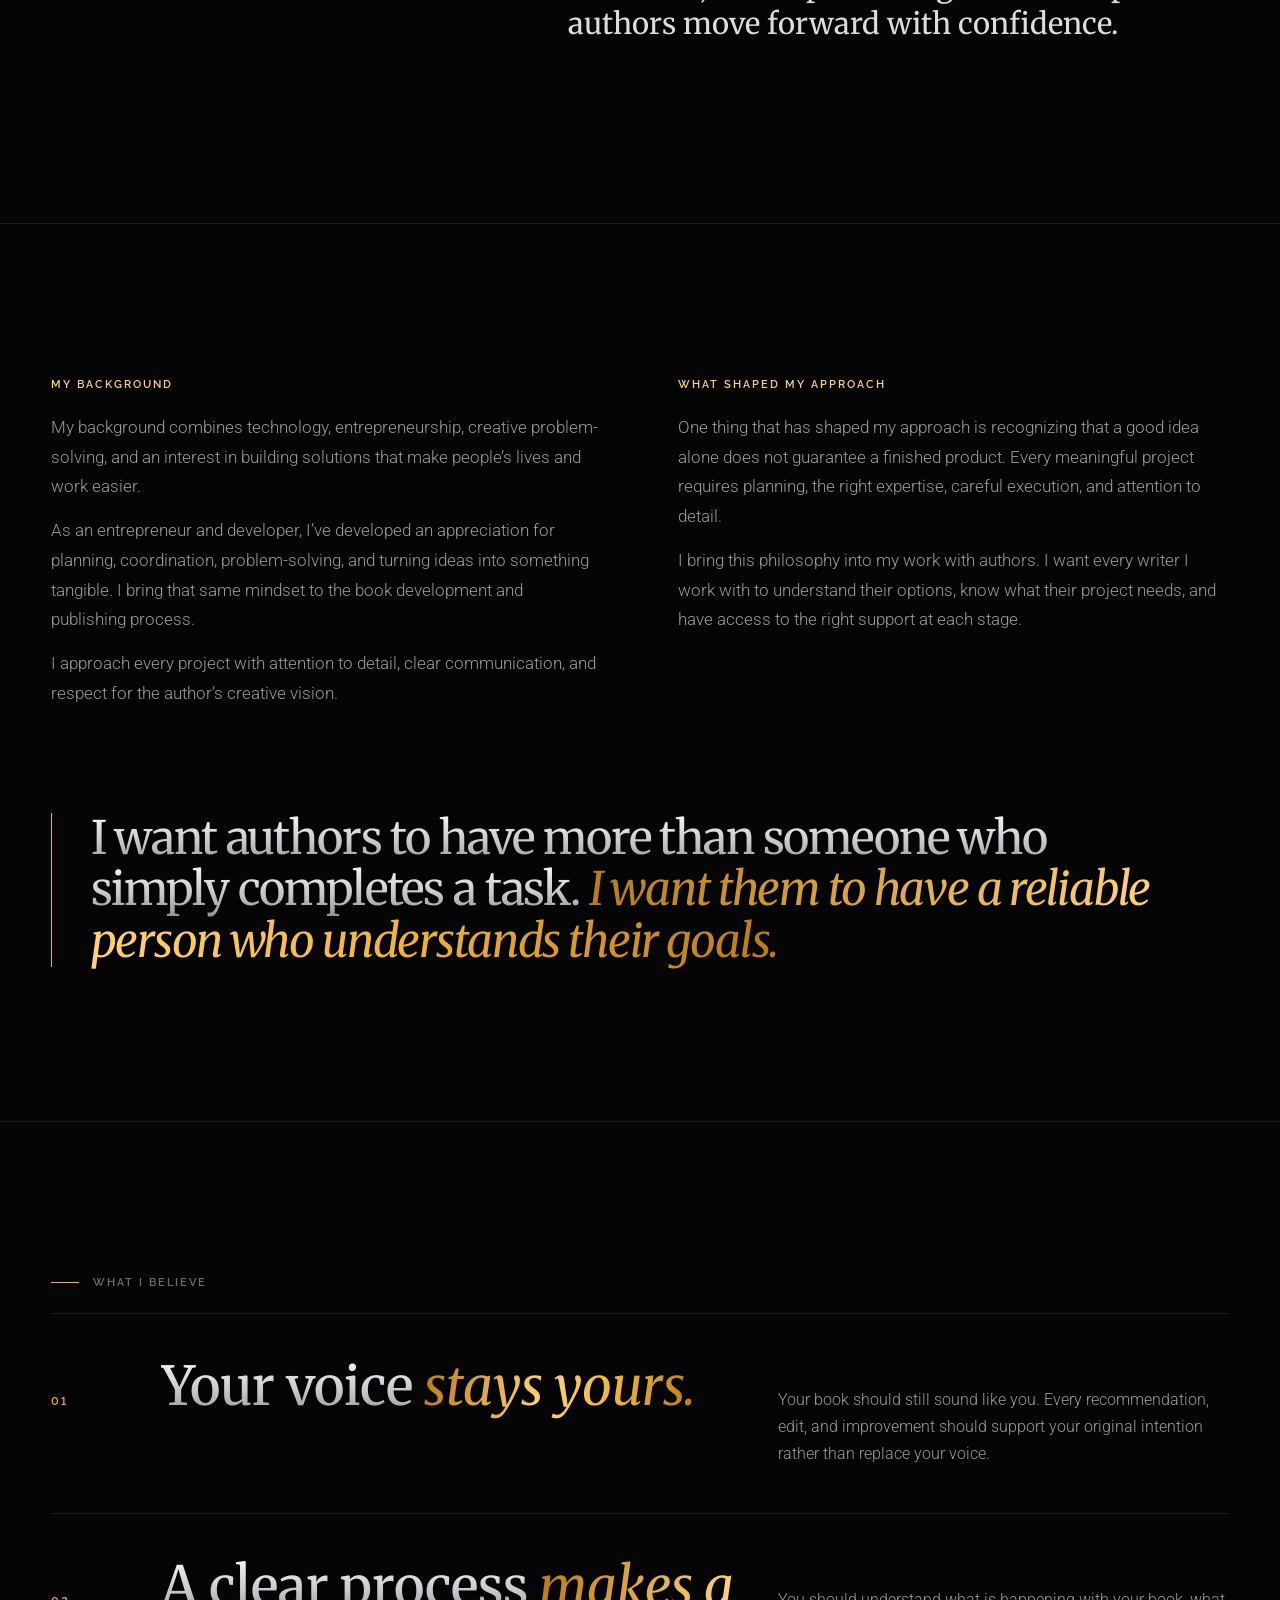
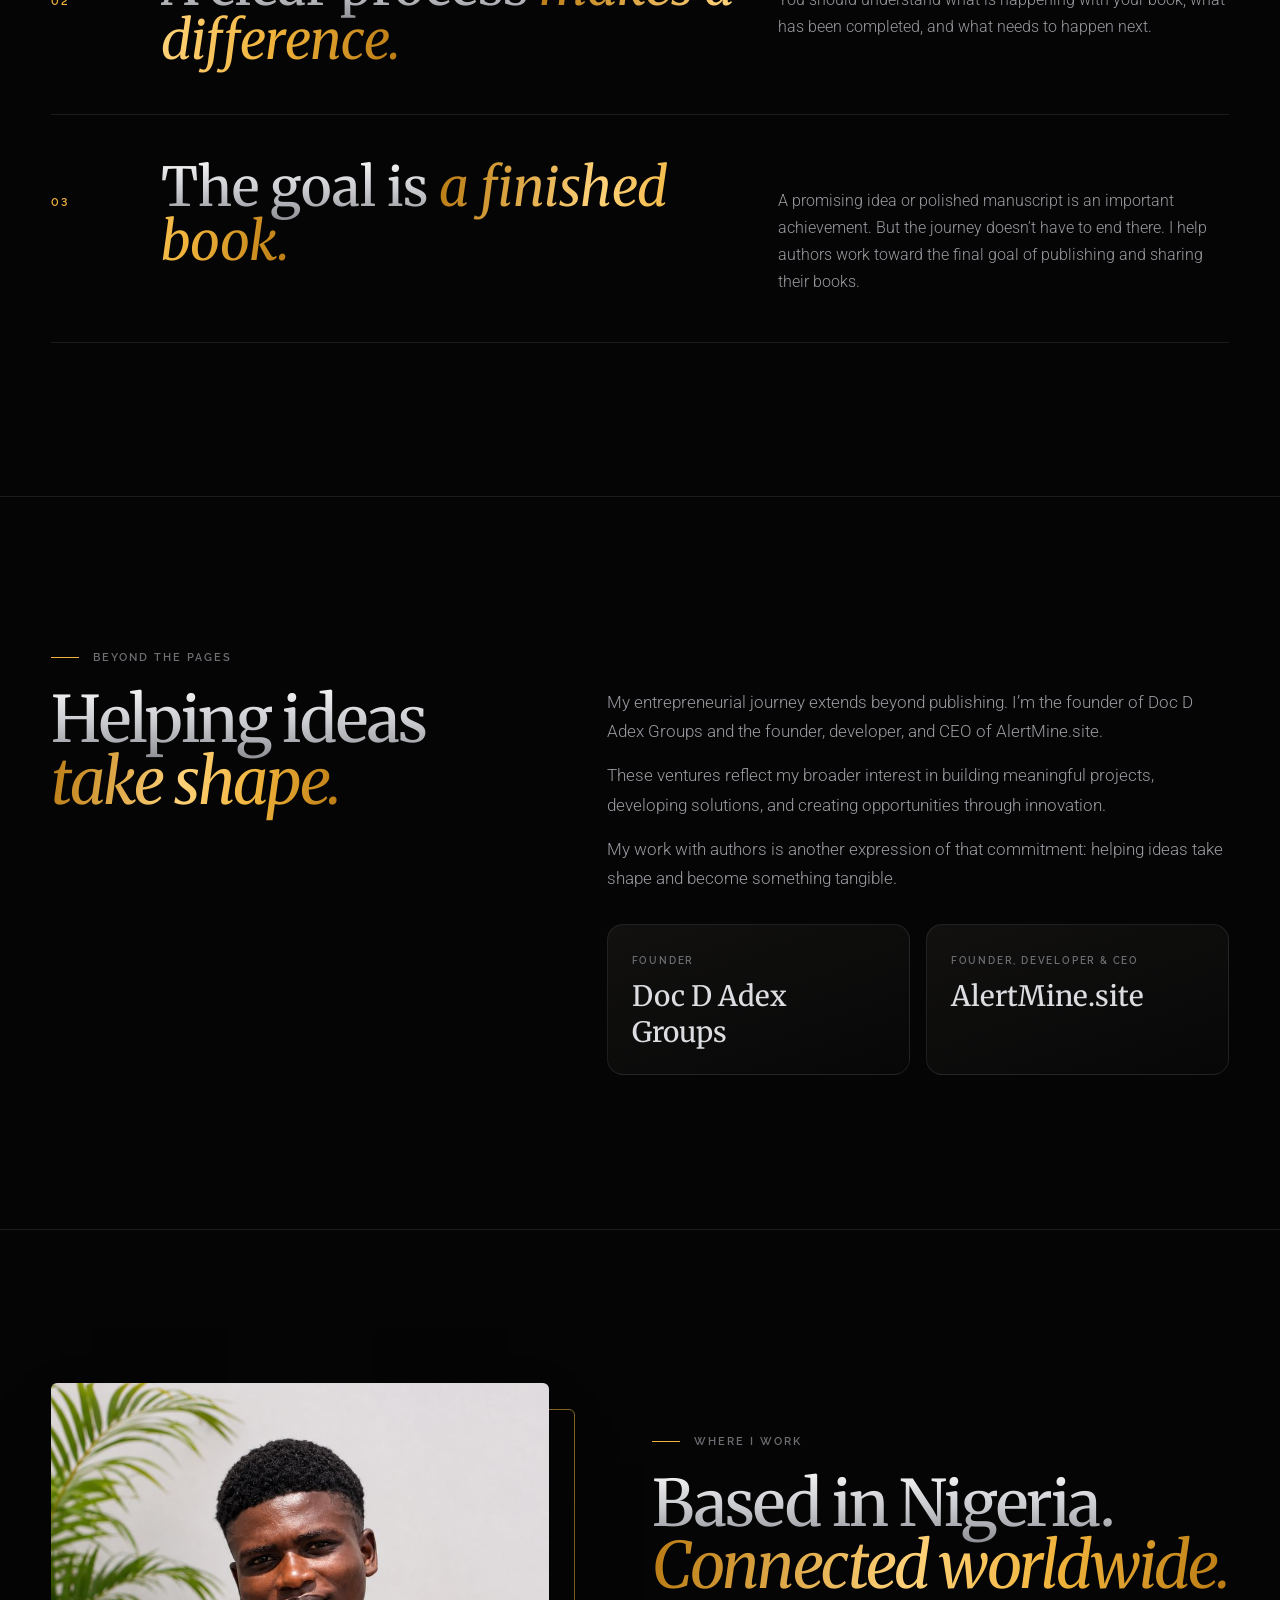
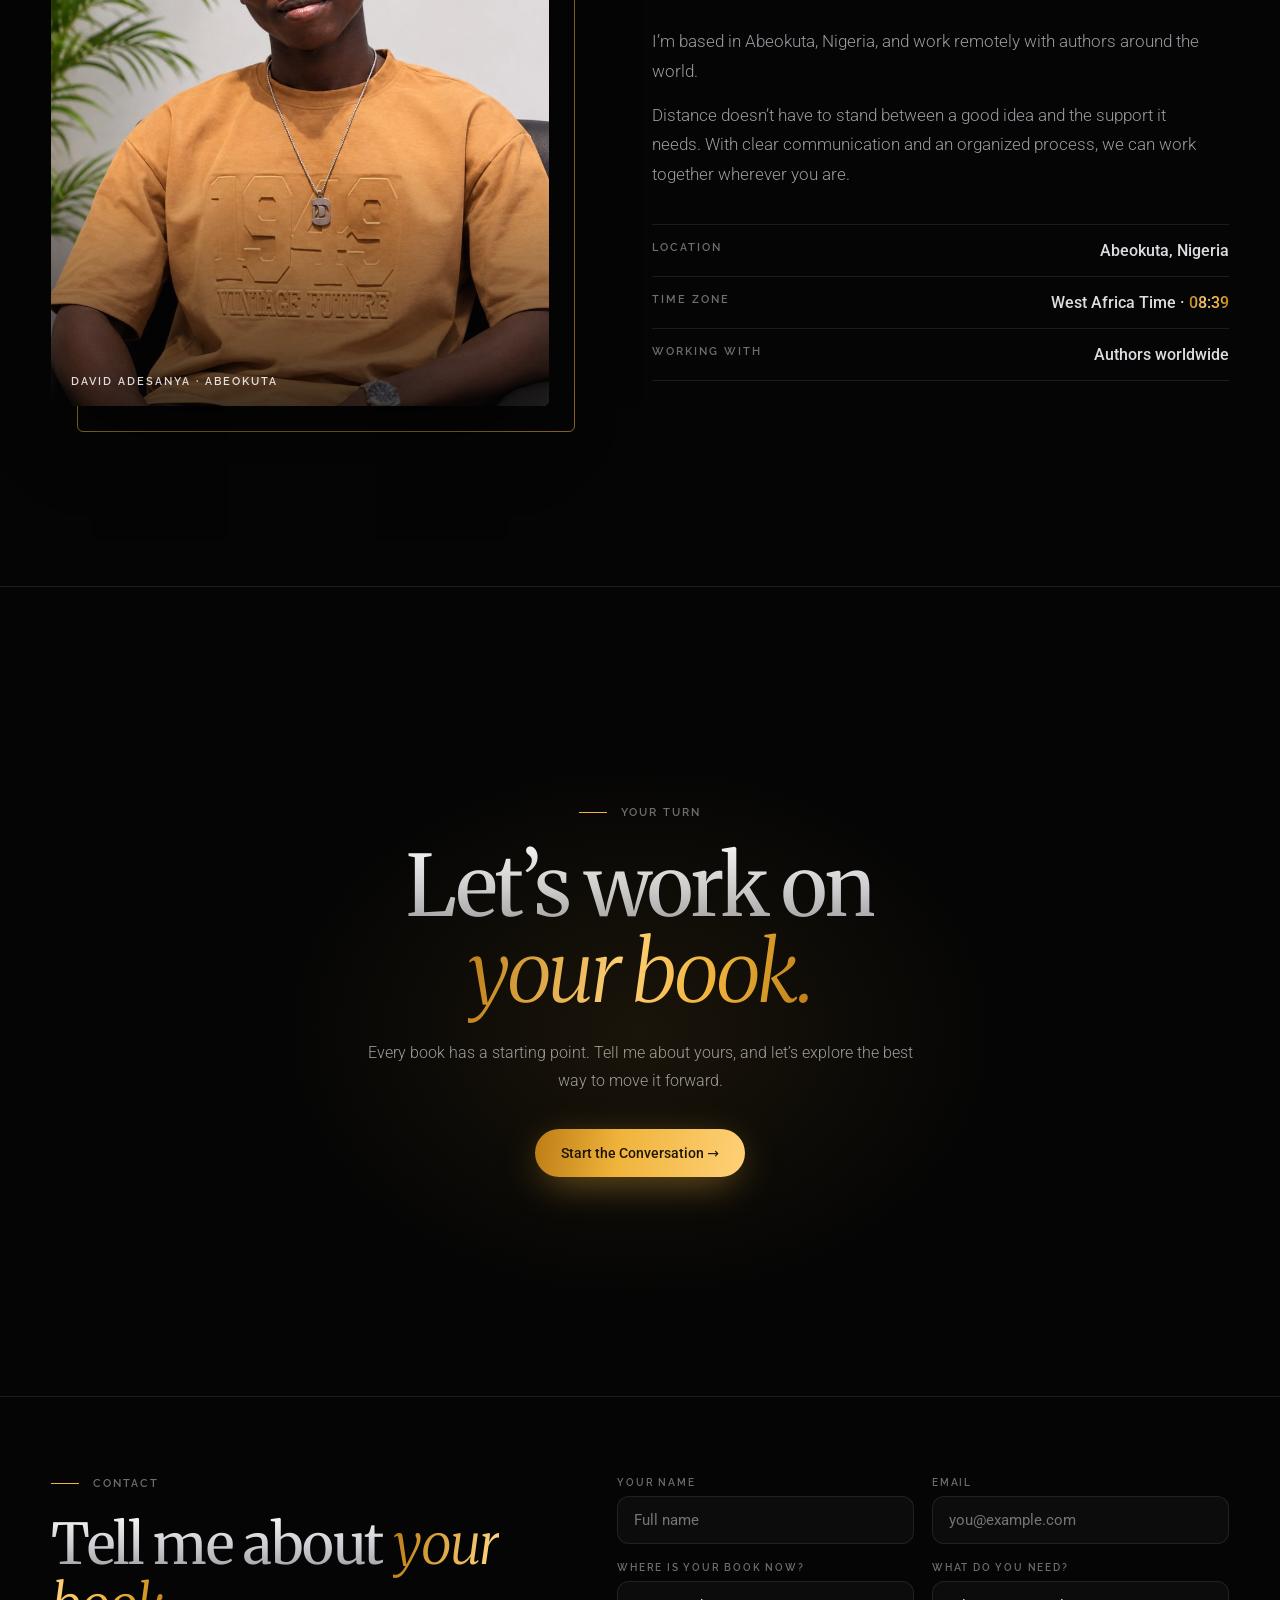
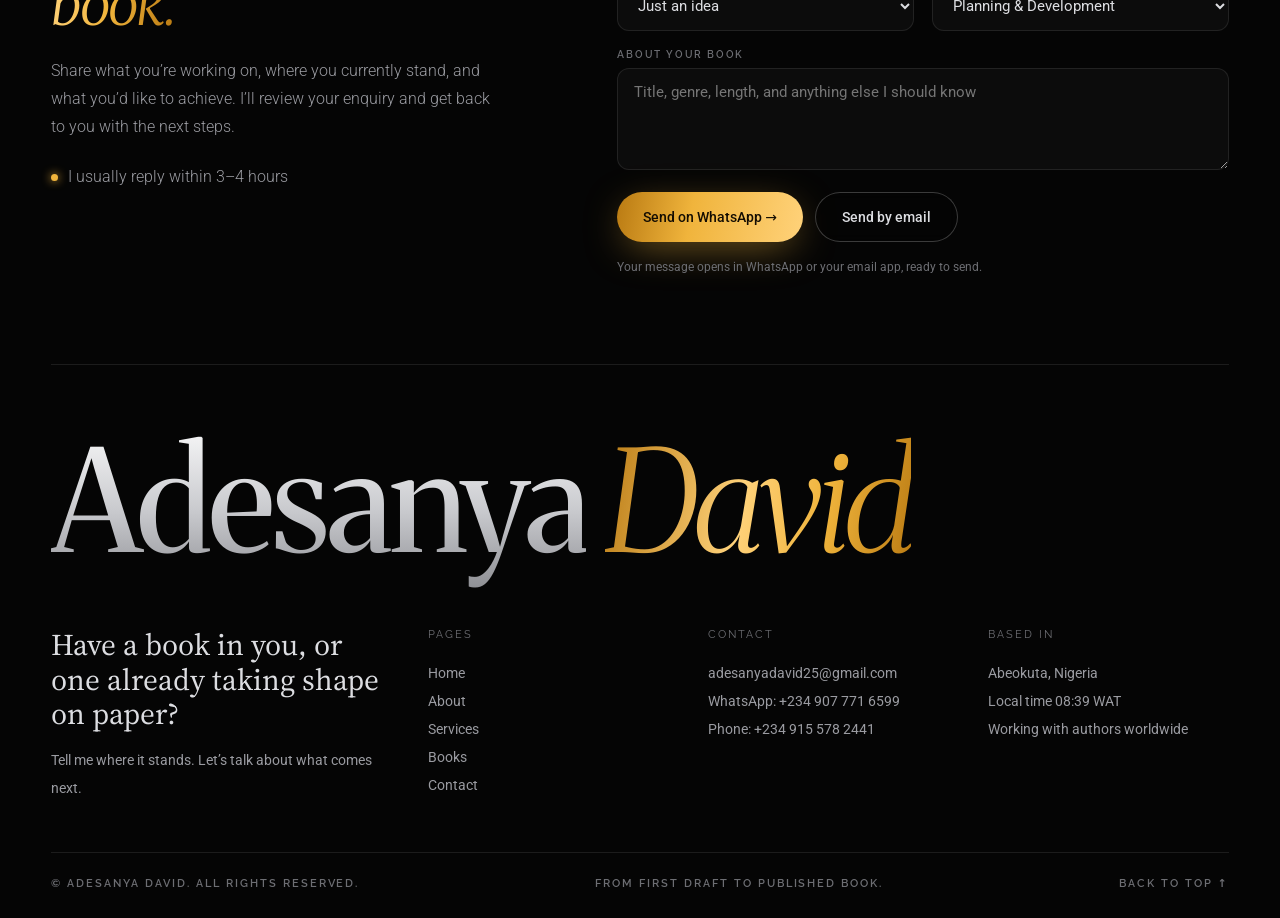
==== commit 6a2d5536: "Add files via upload" ====
--- a/about.html
+++ b/about.html
@@ -51,15 +51,15 @@
 </style>
 </head><body id="top">
 <header class="nav">
-  <a class="brand silver" href="index.html" data-label="Home">Adesanya David</a>
-  <nav class="nl"><a href="index.html#handover" class=""><span data-t="What I Solve">What I Solve</span></a><a href="about.html" class="here"><span data-t="About">About</span></a><a href="services.html" class=""><span data-t="Services">Services</span></a><a href="books.html" class=""><span data-t="Books">Books</span></a></nav>
+  <a class="brand silver" href="/" data-label="Home">Adesanya David</a>
+  <nav class="nl"><a href="/" data-go="handover" class=""><span data-t="What I Solve">What I Solve</span></a><a href="/about" class="here"><span data-t="About">About</span></a><a href="/services" class=""><span data-t="Services">Services</span></a><a href="/books" class=""><span data-t="Books">Books</span></a></nav>
   <a class="ncta" href="#start">Start Your Book</a>
   <button class="burger" type="button">Menu</button>
 </header>
-<div class="mmenu"><a href="index.html">Home<span>00</span></a><a href="index.html#handover">What I Solve<span>01</span></a><a href="about.html">About<span>02</span></a><a href="services.html">Services<span>03</span></a><a href="books.html">Books<span>04</span></a><a href="#contact">Contact<span>05</span></a></div>
+<div class="mmenu"><a href="/">Home<span>00</span></a><a href="/" data-go="handover">What I Solve<span>01</span></a><a href="/about">About<span>02</span></a><a href="/services">Services<span>03</span></a><a href="/books">Books<span>04</span></a><a href="#contact">Contact<span>05</span></a></div>
 <main>
 
-<section class="phero">
+<section class="phero has-photo">
   <div class="orbit"><svg viewBox="0 0 400 300" aria-hidden="true"><ellipse cx="200" cy="150" rx="195" ry="70" fill="none" stroke="url(#og)" stroke-width="1.2" transform="rotate(-16 200 150)"/><defs><linearGradient id="og" x1="0" x2="1"><stop offset="0" stop-color="#b97a12" stop-opacity="0"/><stop offset=".55" stop-color="#ffd27a"/><stop offset="1" stop-color="#f0b43c" stop-opacity=".1"/></linearGradient></defs></svg></div>
   <div class="photo"><img src="img/david-bw.jpg" alt="David Adesanya"></div>
   <div class="copy">
@@ -154,7 +154,7 @@
   <div class="foot-word rv"><span class="silver">Adesanya</span> <em class="gold">David</em></div>
   <div class="foot-grid">
     <div><p class="big">Have a book in you, or one already taking shape on paper?</p><p style="margin-top:14px">Tell me where it stands. Let’s talk about what comes next.</p></div>
-    <div><h6>Pages</h6><a href="index.html">Home</a><a href="about.html">About</a><a href="services.html">Services</a><a href="books.html">Books</a><a href="#contact">Contact</a></div>
+    <div><h6>Pages</h6><a href="/">Home</a><a href="/about">About</a><a href="/services">Services</a><a href="/books">Books</a><a href="#contact">Contact</a></div>
     <div><h6>Contact</h6><a href="mailto:adesanyadavid25@gmail.com" target="_blank" rel="noopener">adesanyadavid25@gmail.com</a><a href="https://wa.me/2349077716599" target="_blank" rel="noopener">WhatsApp: +234 907 771 6599</a><a href="tel:+2349155782441">Phone: +234 915 578 2441</a></div>
     <div><h6>Based in</h6><p>Abeokuta, Nigeria</p><p>Local time <span data-clock>--:--</span> WAT</p><p>Working with authors worldwide</p></div>
   </div>
--- a/css/site.css
+++ b/css/site.css
@@ -1,3 +1,5 @@
+/* frame-ready */
+:root{--vh:1vh;--stickyTop:0px}
 /* ===== Adesanya David — shared styles ===== */
 :root{--ink:#050505;--ink2:#0b0a09;--line:rgba(255,255,255,.09);--silver:#dcdde1;--dim:#9a9ba1;--mute:#6d6e73;--gold:#f0b43c;--gold2:#ffd27a;--goldd:#b97a12;
 --serif:"Cormorant Garamond",Georgia,serif;--sans:"Manrope",system-ui,sans-serif;--mono:"JetBrains Mono",ui-monospace,monospace;--pad:clamp(18px,4vw,64px)}
@@ -66,7 +68,7 @@
 .split .ln:nth-child(2)>span{transition-delay:.08s}.split .ln:nth-child(3)>span{transition-delay:.16s}.split .ln:nth-child(4)>span{transition-delay:.24s}
 
 /* the closing call to action (shared) */
-.end{position:relative;text-align:center;min-height:90vh;display:flex;flex-direction:column;justify-content:center;align-items:center;padding:120px var(--pad);border-top:1px solid var(--line);overflow:hidden}
+.end{position:relative;text-align:center;min-height:calc(var(--vh)*90);display:flex;flex-direction:column;justify-content:center;align-items:center;padding:120px var(--pad);border-top:1px solid var(--line);overflow:hidden}
 .end::before{content:"";position:absolute;inset:0;background:radial-gradient(40vw 30vw at 50% 55%,rgba(240,180,60,.09),transparent 70%);pointer-events:none}
 .end h3{font-family:var(--serif);font-weight:500;font-size:clamp(46px,8vw,128px);line-height:.95;margin-bottom:34px}
 .end .eyebrow{justify-content:center}
@@ -106,7 +108,7 @@
 .bk.next .bk-spine,.bk.next .bk-pages,.bk.next .bk-page{display:none}
 
 /* inner page hero (split, photo on the right) */
-.phero{position:relative;min-height:100vh;display:flex;align-items:center;padding:120px var(--pad) 80px;overflow:hidden}
+.phero{position:relative;min-height:calc(var(--vh)*100);display:flex;align-items:center;padding:120px var(--pad) 80px;overflow:hidden}
 .phero .photo{position:absolute;top:0;right:0;bottom:0;width:50%}
 .phero .photo img{width:100%;height:100%;object-fit:cover;object-position:50% 20%;-webkit-mask-image:linear-gradient(90deg,transparent 0,#000 34%);mask-image:linear-gradient(90deg,transparent 0,#000 34%);transform:scale(1.1);transition:transform 2.2s cubic-bezier(.2,.7,.2,1)}
 .phero.in .photo img{transform:scale(1)}
@@ -164,7 +166,7 @@
 .hl,.ch h2,.solve h1,.phero h1,.ph2,.proof-h,.hs-head h2,.shelf-head h2,.end h3,.cform-h,.foot-word,.motto,.pull,.clockbig,.ph3,.ld-mk+*{font-family:var(--serif);font-weight:400;letter-spacing:-.025em}
 .hl{font-size:clamp(34px,6vw,104px)!important;line-height:1.02}
 .ch h2{font-size:clamp(26px,3.6vw,54px)!important;line-height:1.18}
-.solve h1{font-size:clamp(28px,min(4vw,6vh),62px)!important;line-height:1.1}
+.solve h1{font-size:clamp(28px,min(4vw,calc(var(--vh)*6)),62px)!important;line-height:1.1}
 .phero h1{font-size:clamp(40px,5.8vw,92px);line-height:1.04}
 .ph2,.proof-h,.hs-head h2,.shelf-head h2,.cform-h{font-size:clamp(34px,4.4vw,70px);line-height:1.08}
 .end h3{font-size:clamp(40px,6.6vw,108px);line-height:1.02}
@@ -179,3 +181,69 @@
 /* Body */
 p,li,input,select,textarea,.btn,.link,.nl,.ncta,.lead,.svc-p{font-family:var(--sans)}
 .lead,.svc-p,.where-p,.by-p,.two p,.hs-p,.end-p,.pains span.s{font-weight:300}
+
+/* ===== Phones: page headers keep the desktop arrangement, sections sit closer together ===== */
+@media (max-width:900px){
+  /* Home · "What I solve" header: text left, photo standing on the right */
+  .solve .photo{width:47%!important;opacity:1!important}
+  .solve .photo img{-webkit-mask-image:linear-gradient(90deg,transparent 0,#000 28%)!important;mask-image:linear-gradient(90deg,transparent 0,#000 28%)!important;object-position:58% 18%}
+  .solve .copy{width:58%!important;padding:78px 0 24px var(--pad)!important;justify-content:center!important}
+  .solve .eyebrow{font-size:8px;margin-bottom:12px;gap:8px}.solve .eyebrow::before{width:16px}
+  .solve h1{font-size:clamp(21px,6.2vw,32px)!important;line-height:1.14!important;margin:6px 0 12px!important}
+  .solve .lead{font-size:12px!important;line-height:1.55!important}
+  .solve .lead2{display:none}
+  .pains-t{font-size:8px;margin-top:14px}
+  .pains{margin:6px 0 16px!important}
+  .pains li{grid-template-columns:22px 1fr!important;padding:7px 0!important;gap:2px 6px!important}
+  .pains li .mono{font-size:8px;padding-top:3px}
+  .pains b{font-size:11.5px!important;line-height:1.3}
+  .pains span.s{display:none!important}
+  .solve .actions{gap:8px}
+  .solve .actions .btn{padding:10px 14px;font-size:11.5px}
+  .solve .tag{top:auto!important;bottom:20px!important;right:12px!important}
+  .solve .tag b{font-size:17px}.solve .tag span{font-size:7.5px}
+
+  /* About · hero: text left, photo on the right */
+  .phero.has-photo{align-items:center;min-height:100vh;padding:90px var(--pad) 60px}
+  .phero.has-photo .photo{width:47%;opacity:1}
+  .phero.has-photo .photo img{-webkit-mask-image:linear-gradient(90deg,transparent 0,#000 30%);mask-image:linear-gradient(90deg,transparent 0,#000 30%);object-position:55% 20%}
+  .phero.has-photo .copy{max-width:57%;margin-top:0}
+  .phero.has-photo h1{font-size:clamp(24px,7.2vw,38px)!important;line-height:1.1!important;margin-bottom:16px}
+  .phero.has-photo .lead{font-size:12.5px;line-height:1.6}
+  .phero.has-photo .scrollcue{display:none}
+
+  /* Services & Books heroes: same left-aligned text layout, less empty space */
+  .phero:not(.has-photo){min-height:auto;padding:110px var(--pad) 40px;align-items:flex-start}
+  .phero:not(.has-photo) .copy{margin-top:0}
+  .phero h1{font-size:clamp(34px,10vw,52px)}
+
+  /* tighter spacing between sections */
+  section.blk{padding:56px var(--pad)}
+  .end{min-height:auto;padding:80px var(--pad) 70px}
+  .end h3{margin-bottom:22px}
+  .foot{padding:56px var(--pad) 22px}
+  .cform-wrap{padding-bottom:44px;margin-bottom:40px;gap:28px}
+  .foot-word{margin-bottom:34px}
+  .foot-grid{gap:26px;padding-bottom:30px}
+  .ph2,.proof-h,.cform-h{margin-bottom:26px}
+  .pull,.motto{margin-top:44px}
+  .eyebrow{margin-bottom:16px}
+}
+
+/* ===== Phones: header photos take ~78% of the screen, text sits on a soft see-through dark panel ===== */
+@media (max-width:900px){
+  .solve .photo{width:78%!important}
+  .solve .photo img{-webkit-mask-image:linear-gradient(90deg,transparent 0,#000 16%)!important;mask-image:linear-gradient(90deg,transparent 0,#000 16%)!important;object-position:62% 16%!important}
+  .solve .copy{width:66%!important;padding-right:18px!important;background:linear-gradient(90deg,rgba(5,5,5,.9) 0,rgba(5,5,5,.78) 55%,rgba(5,5,5,.35) 88%,rgba(5,5,5,0) 100%)}
+  .solve .copy p,.solve .copy b{text-shadow:0 1px 10px rgba(0,0,0,.6)}
+
+  .phero.has-photo .photo{width:78%}
+  .phero.has-photo .photo img{-webkit-mask-image:linear-gradient(90deg,transparent 0,#000 16%);mask-image:linear-gradient(90deg,transparent 0,#000 16%);object-position:60% 20%}
+  .phero.has-photo::before{content:"";position:absolute;top:0;bottom:0;left:0;width:72%;z-index:1;pointer-events:none;background:linear-gradient(90deg,rgba(5,5,5,.9) 0,rgba(5,5,5,.75) 55%,rgba(5,5,5,.3) 88%,rgba(5,5,5,0) 100%)}
+  .phero.has-photo .copy{max-width:62%;position:relative;z-index:2}
+  .phero.has-photo .lead{text-shadow:0 1px 10px rgba(0,0,0,.6)}
+}
+@media (max-width:900px){
+  .solve .photo img{object-position:40% 14%!important}
+  .phero.has-photo .photo img{object-position:30% 20%}
+}
